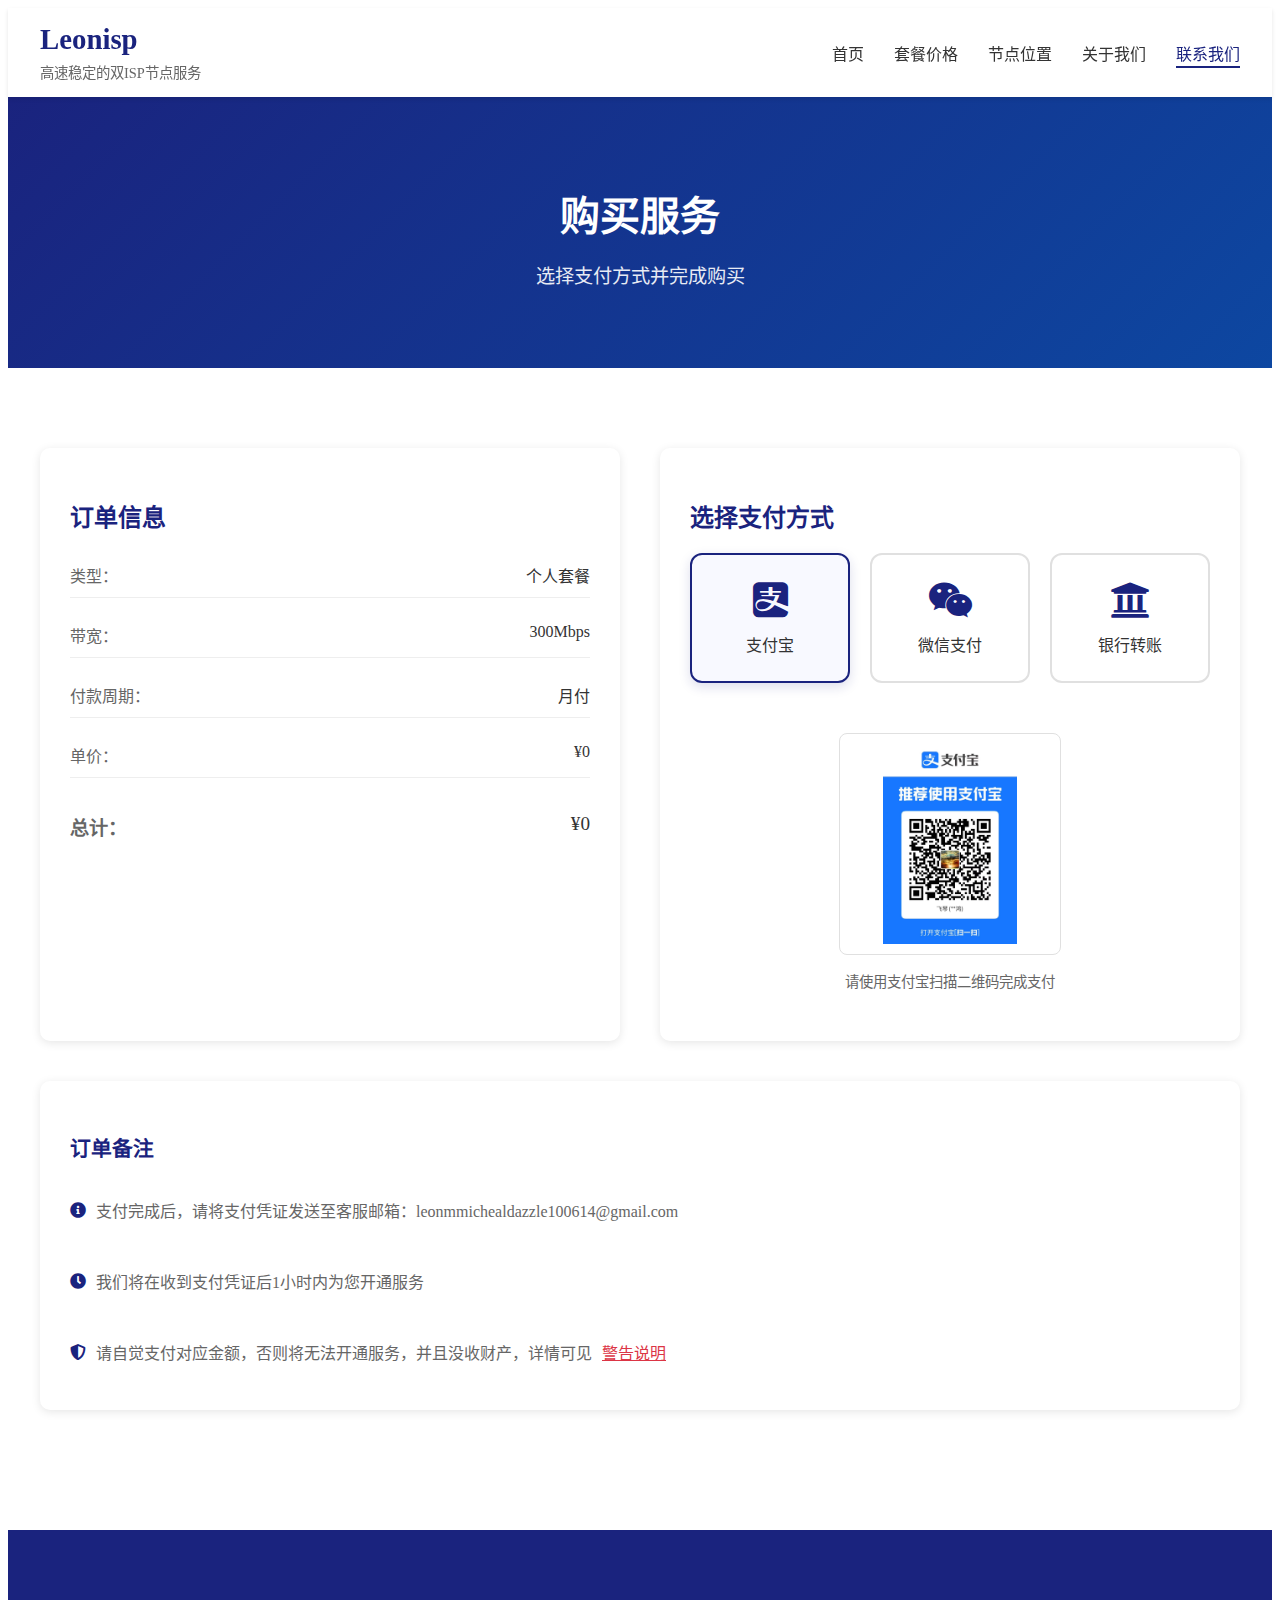
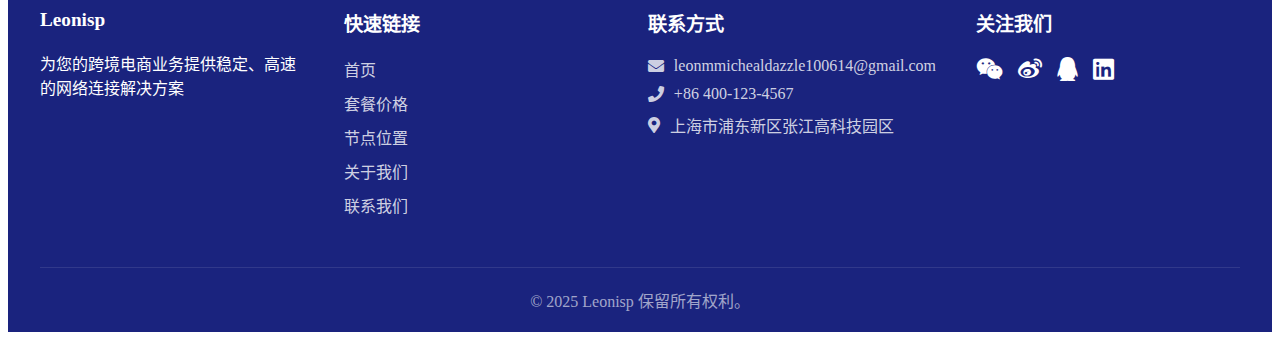
==== contact.html @ f9be0a4a "up new" ====
<!DOCTYPE html>
<html lang="zh-CN">
<head>
    <meta charset="UTF-8">
    <meta name="viewport" content="width=device-width, initial-scale=1.0">
    <title>购买服务 - Leonisp</title>
    <link rel="stylesheet" href="css/contact.css">
    <link rel="stylesheet" href="https://cdnjs.cloudflare.com/ajax/libs/font-awesome/5.15.4/css/all.min.css">
</head>
<body>
    <header>
        <div class="container">
            <div class="logo">
                <h1>Leonisp</h1>
                <p>高速稳定的双ISP节点服务</p>
            </div>
            <nav>
                <ul>
                    <li><a href="index.html">首页</a></li>
                    <li><a href="pricing.html">套餐价格</a></li>
                    <li><a href="locations.html">节点位置</a></li>
                    <li><a href="about.html">关于我们</a></li>
                    <li><a href="contact.html" class="active">联系我们</a></li>
                </ul>
            </nav>
        </div>
    </header>

    <section class="page-header">
        <div class="container">
            <h1>购买服务</h1>
            <p>选择支付方式并完成购买</p>
        </div>
    </section>

    <section class="purchase-section">
        <div class="container">
            <div class="purchase-grid">
                <!-- 订单信息 -->
                <div class="order-summary">
                    <h2>订单信息</h2>
                    <div class="order-details">
                        <div class="order-item">
                            <span class="label">类型：</span>
                            <span class="value" id="planType">个人套餐</span>
                        </div>
                        <div class="order-item">
                            <span class="label">带宽：</span>
                            <span class="value" id="bandwidth">300Mbps</span>
                        </div>
                        <div class="order-item">
                            <span class="label">付款周期：</span>
                            <span class="value" id="period">月付</span>
                        </div>
                        <div class="order-item">
                            <span class="label">单价：</span>
                            <span class="value" id="price">¥170</span>
                        </div>
                        <div class="order-item total">
                            <span class="label">总计：</span>
                            <span class="value" id="total">¥170</span>
                        </div>
                    </div>
                </div>

                <!-- 支付方式 -->
                <div class="payment-methods">
                    <h2>选择支付方式</h2>
                    <div class="payment-options">
                        <div class="payment-option">
                            <input type="radio" name="payment" id="alipay" value="alipay" checked>
                            <label for="alipay">
                                <i class="fab fa-alipay"></i>
                                <span>支付宝</span>
                            </label>
                        </div>
                        <div class="payment-option">
                            <input type="radio" name="payment" id="wechat" value="wechat">
                            <label for="wechat">
                                <i class="fab fa-weixin"></i>
                                <span>微信支付</span>
                            </label>
                        </div>
                        <div class="payment-option">
                            <input type="radio" name="payment" id="bank" value="bank">
                            <label for="bank">
                                <i class="fas fa-university"></i>
                                <span>银行转账</span>
                            </label>
                        </div>
                    </div>

                    <!-- 支付二维码区域 -->
                    <div class="payment-qr">
                        <div class="qr-container">
                            <img src="imagesalipayqr.jpg" alt="支付宝支付二维码" id="alipayQR" class="qr-image">
                            <img src="imageswechatqr.jpg" alt="微信支付二维码" id="wechatQR" class="qr-image hidden">
                        </div>
                        <p class="qr-tip" id="alipayTip">请使用支付宝扫描二维码完成支付</p>
                        <p class="qr-tip hidden" id="wechatTip">请使用微信扫描二维码完成支付</p>
                    </div>

                    <!-- 银行转账信息 -->
                    <div class="bank-info hidden">
                        <h3>银行转账信息</h3>
                        <div class="bank-details">
                            <p><strong>开户银行：</strong>中国工商银行</p>
                            <p><strong>账户名称：</strong>上海莱昂网络科技有限公司</p>
                            <p><strong>银行账号：</strong>暂不支持</p>
                            <p><strong>转账金额：</strong><span id="bankAmount">¥170</span></p>
                            <p><strong>转账备注：</strong>Leonisp服务费</p>
                        </div>
                    </div>
                </div>
            </div>

            <!-- 订单备注 -->
            <div class="order-notes">
                <h3>订单备注</h3>
                <div class="note-content">
                    <p><i class="fas fa-info-circle"></i> 支付完成后，请将支付凭证发送至客服邮箱：leonmmichealdazzle100614@gmail.com</p>
                    <p><i class="fas fa-clock"></i> 我们将在收到支付凭证后1小时内为您开通服务</p>
                    <p><i class="fas fa-shield-alt"></i> 请自觉支付对应金额，否则将无法开通服务，并且没收财产，详情可见<a href="moshocaochang.html" class="warning-link">警告说明</a></p>
                </div>
            </div>
        </div>
    </section>

    <footer>
        <div class="container">
            <div class="footer-grid">
                <div class="footer-col">
                    <h3>Leonisp</h3>
                    <p>为您的跨境电商业务提供稳定、高速的网络连接解决方案</p>
                </div>
                <div class="footer-col">
                    <h3>快速链接</h3>
                    <ul>
                        <li><a href="index.html">首页</a></li>
                        <li><a href="pricing.html">套餐价格</a></li>
                        <li><a href="locations.html">节点位置</a></li>
                        <li><a href="about.html">关于我们</a></li>
                        <li><a href="contact.html">联系我们</a></li>
                    </ul>
                </div>
                <div class="footer-col">
                    <h3>联系方式</h3>
                    <ul class="contact-info">
                        <li><i class="fas fa-envelope"></i> leonmmichealdazzle100614@gmail.com</li>
                        <li><i class="fas fa-phone"></i> +86 400-123-4567</li>
                        <li><i class="fas fa-map-marker-alt"></i> 上海市浦东新区张江高科技园区</li>
                    </ul>
                </div>
                <div class="footer-col">
                    <h3>关注我们</h3>
                    <div class="social-links">
                        <a href="#" aria-label="关注我们的微信" title="微信"><i class="fab fa-weixin"></i></a>
                        <a href="#" aria-label="关注我们的微博" title="微博"><i class="fab fa-weibo"></i></a>
                        <a href="#" aria-label="关注我们的QQ" title="QQ"><i class="fab fa-qq"></i></a>
                        <a href="#" aria-label="关注我们的领英" title="领英"><i class="fab fa-linkedin"></i></a>
                    </div>
                </div>
            </div>
            <div class="footer-bottom">
                <p>&copy; 2025 Leonisp 保留所有权利。</p>
            </div>
        </div>
    </footer>

    <script src="js/contact.js"></script>
</body>
</html>
---- css/contact.css ----
/* 页面头部样式 */
.page-header {
    background: linear-gradient(135deg, #1a237e, #0d47a1);
    color: white;
    padding: 60px 0;
    text-align: center;
    margin-bottom: 40px;
}

.page-header h1 {
    font-size: 2.5em;
    margin-bottom: 10px;
}

.page-header p {
    font-size: 1.2em;
    opacity: 0.9;
}

/* 购买区域样式 */
.purchase-section {
    padding: 40px 0;
}

.purchase-grid {
    display: grid;
    grid-template-columns: 1fr 1fr;
    gap: 40px;
    margin-bottom: 40px;
}

/* 订单信息样式 */
.order-summary {
    background: #fff;
    padding: 30px;
    border-radius: 10px;
    box-shadow: 0 2px 10px rgba(0,0,0,0.1);
}

.order-summary h2 {
    color: #1a237e;
    margin-bottom: 20px;
    font-size: 1.5em;
}

.order-details {
    display: flex;
    flex-direction: column;
    gap: 15px;
}

.order-item {
    display: flex;
    justify-content: space-between;
    padding: 10px 0;
    border-bottom: 1px solid #eee;
}

.order-item:last-child {
    border-bottom: none;
}

.order-item.total {
    font-size: 1.2em;
    font-weight: bold;
    color: #1a237e;
    margin-top: 10px;
}

.label {
    color: #666;
}

.value {
    color: #333;
    font-weight: 500;
}

/* 支付方式样式 */
.payment-methods {
    background: #fff;
    padding: 30px;
    border-radius: 10px;
    box-shadow: 0 2px 10px rgba(0,0,0,0.1);
}

.payment-methods h2 {
    color: #1a237e;
    margin-bottom: 20px;
    font-size: 1.5em;
}

.payment-options {
    display: grid;
    grid-template-columns: repeat(3, 1fr);
    gap: 20px;
    margin-bottom: 30px;
}

.payment-option {
    position: relative;
}

.payment-option input[type="radio"] {
    display: none;
}

.payment-option label {
    display: flex;
    flex-direction: column;
    align-items: center;
    padding: 25px;
    border: 2px solid #e0e0e0;
    border-radius: 12px;
    cursor: pointer;
    transition: all 0.3s ease;
    background: #fff;
}

.payment-option label:hover {
    transform: translateY(-2px);
    box-shadow: 0 4px 8px rgba(0,0,0,0.1);
}

.payment-option input[type="radio"]:checked + label {
    border-color: #1a237e;
    background: #f8f9ff;
    box-shadow: 0 4px 12px rgba(26,35,126,0.15);
}

.payment-option label i {
    font-size: 2.5em;
    margin-bottom: 12px;
    color: #1a237e;
}

.payment-option label span {
    font-size: 1em;
    color: #333;
    font-weight: 500;
}

/* 支付二维码样式 */
.payment-qr {
    text-align: center;
    padding: 20px;
}

.qr-container {
    width: 200px;
    height: 200px;
    margin: 0 auto 15px;
    padding: 10px;
    border: 1px solid #e0e0e0;
    border-radius: 8px;
    position: relative;
}

.qr-image {
    width: 100%;
    height: 100%;
    object-fit: contain;
    transition: opacity 0.3s ease;
}

.qr-tip {
    color: #666;
    font-size: 0.9em;
    margin: 0;
    transition: opacity 0.3s ease;
}

/* 银行转账信息样式 */
.bank-info {
    padding: 20px;
    background: #f5f5f5;
    border-radius: 8px;
}

.bank-info h3 {
    color: #1a237e;
    margin-bottom: 15px;
    font-size: 1.2em;
}

.bank-details {
    display: flex;
    flex-direction: column;
    gap: 10px;
}

.bank-details p {
    color: #333;
}

.bank-details strong {
    color: #1a237e;
}

/* 订单备注样式 */
.order-notes {
    background: #fff;
    padding: 30px;
    border-radius: 10px;
    box-shadow: 0 2px 10px rgba(0,0,0,0.1);
}

.order-notes h3 {
    color: #1a237e;
    margin-bottom: 20px;
    font-size: 1.3em;
}

.note-content {
    display: flex;
    flex-direction: column;
    gap: 15px;
}

.note-content p {
    display: flex;
    align-items: center;
    gap: 10px;
    color: #666;
}

.note-content i {
    color: #1a237e;
}

/* 隐藏类 */
.hidden {
    display: none;
}

/* 响应式设计 */
@media (max-width: 768px) {
    .purchase-grid {
        grid-template-columns: 1fr;
    }

    .payment-options {
        grid-template-columns: 1fr;
    }

    .page-header {
        padding: 40px 0;
    }

    .page-header h1 {
        font-size: 2em;
    }
}

/* 基础布局 */
.container {
    max-width: 1200px;
    margin: 0 auto;
    padding: 0 20px;
}

/* 导航栏样式 */
header {
    background: #fff;
    box-shadow: 0 2px 4px rgba(0,0,0,0.1);
    position: sticky;
    top: 0;
    z-index: 100;
}

header .container {
    display: flex;
    justify-content: space-between;
    align-items: center;
    padding: 15px 20px;
}

.logo {
    display: flex;
    flex-direction: column;
}

.logo h1 {
    font-size: 1.8em;
    color: #1a237e;
    margin: 0;
}

.logo p {
    font-size: 0.9em;
    color: #666;
    margin: 5px 0 0 0;
}

nav ul {
    display: flex;
    list-style: none;
    margin: 0;
    padding: 0;
    gap: 30px;
}

nav a {
    color: #333;
    text-decoration: none;
    font-weight: 500;
    transition: color 0.3s ease;
}

nav a:hover {
    color: #1a237e;
}

nav a.active {
    color: #1a237e;
    position: relative;
}

nav a.active::after {
    content: '';
    position: absolute;
    bottom: -5px;
    left: 0;
    width: 100%;
    height: 2px;
    background: #1a237e;
}

/* 页脚样式 */
footer {
    background: #1a237e;
    color: white;
    padding: 60px 0 20px;
    margin-top: 80px;
}

.footer-grid {
    display: grid;
    grid-template-columns: repeat(4, 1fr);
    gap: 40px;
    margin-bottom: 40px;
}

.footer-col h3 {
    color: white;
    margin-bottom: 20px;
    font-size: 1.2em;
}

.footer-col ul {
    list-style: none;
    padding: 0;
    margin: 0;
}

.footer-col ul li {
    margin-bottom: 10px;
}

.footer-col a {
    color: rgba(255,255,255,0.8);
    text-decoration: none;
    transition: color 0.3s ease;
}

.footer-col a:hover {
    color: white;
}

.contact-info li {
    display: flex;
    align-items: center;
    gap: 10px;
    color: rgba(255,255,255,0.8);
}

.social-links {
    display: flex;
    gap: 15px;
}

.social-links a {
    color: white;
    font-size: 1.5em;
    transition: transform 0.3s ease;
}

.social-links a:hover {
    transform: translateY(-3px);
}

.footer-bottom {
    text-align: center;
    padding-top: 20px;
    border-top: 1px solid rgba(255,255,255,0.1);
}

.footer-bottom p {
    color: rgba(255,255,255,0.6);
    margin: 0;
}

/* 响应式设计补充 */
@media (max-width: 768px) {
    header .container {
        flex-direction: column;
        text-align: center;
    }

    nav ul {
        flex-direction: column;
        align-items: center;
        gap: 15px;
        margin-top: 15px;
    }

    .footer-grid {
        grid-template-columns: 1fr 1fr;
    }
}

@media (max-width: 480px) {
    .footer-grid {
        grid-template-columns: 1fr;
    }

    .payment-options {
        grid-template-columns: 1fr;
    }
}

/* 警告链接样式 */
.warning-link {
    color: #dc3545;
    text-decoration: underline;
}

.warning-link:hover {
    color: #c82333;
    text-decoration: none;
}
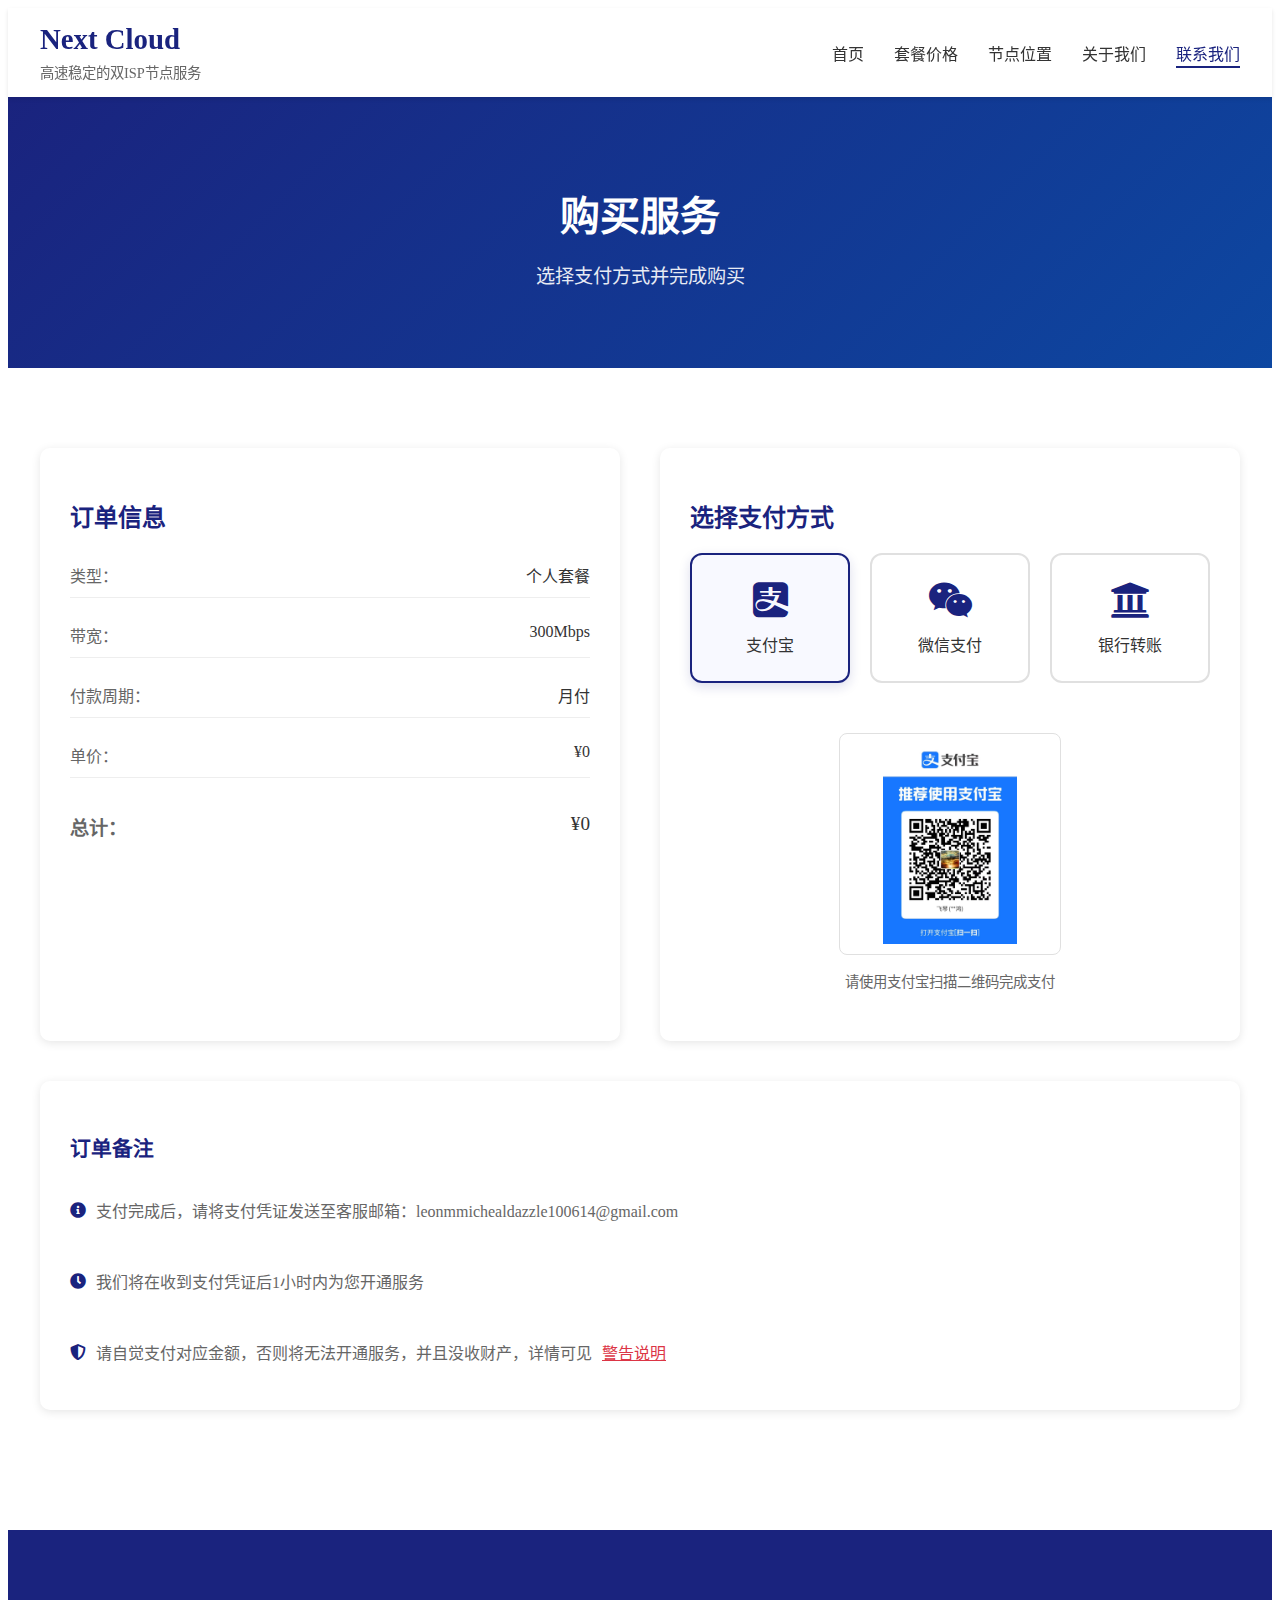
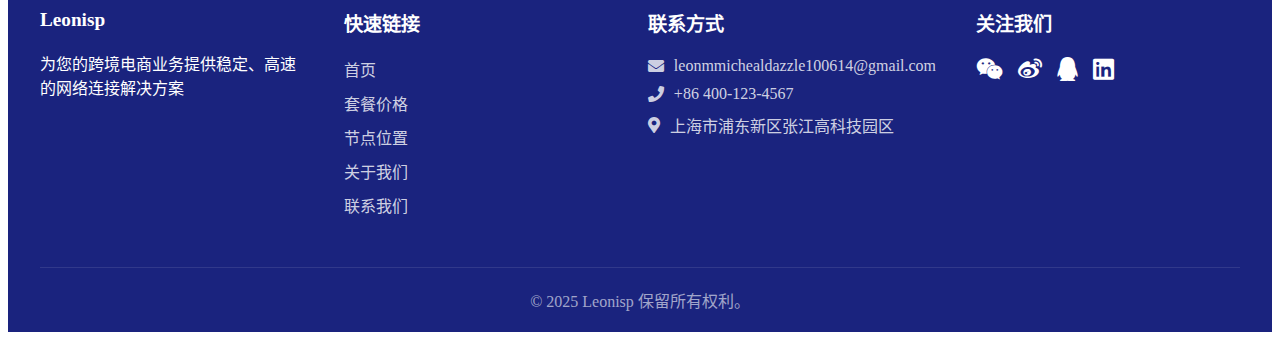
==== commit e3d7664b: "Update contact.html" ====
--- a/contact.html
+++ b/contact.html
@@ -3,7 +3,7 @@
 <head>
     <meta charset="UTF-8">
     <meta name="viewport" content="width=device-width, initial-scale=1.0">
-    <title>购买服务 - Leonisp</title>
+    <title>购买服务 - Next Cloud</title>
     <link rel="stylesheet" href="css/contact.css">
     <link rel="stylesheet" href="https://cdnjs.cloudflare.com/ajax/libs/font-awesome/5.15.4/css/all.min.css">
 </head>
@@ -11,7 +11,7 @@
     <header>
         <div class="container">
             <div class="logo">
-                <h1>Leonisp</h1>
+                <h1>Next Cloud</h1>
                 <p>高速稳定的双ISP节点服务</p>
             </div>
             <nav>
@@ -169,4 +169,4 @@
 
     <script src="js/contact.js"></script>
 </body>
-</html> +</html> 
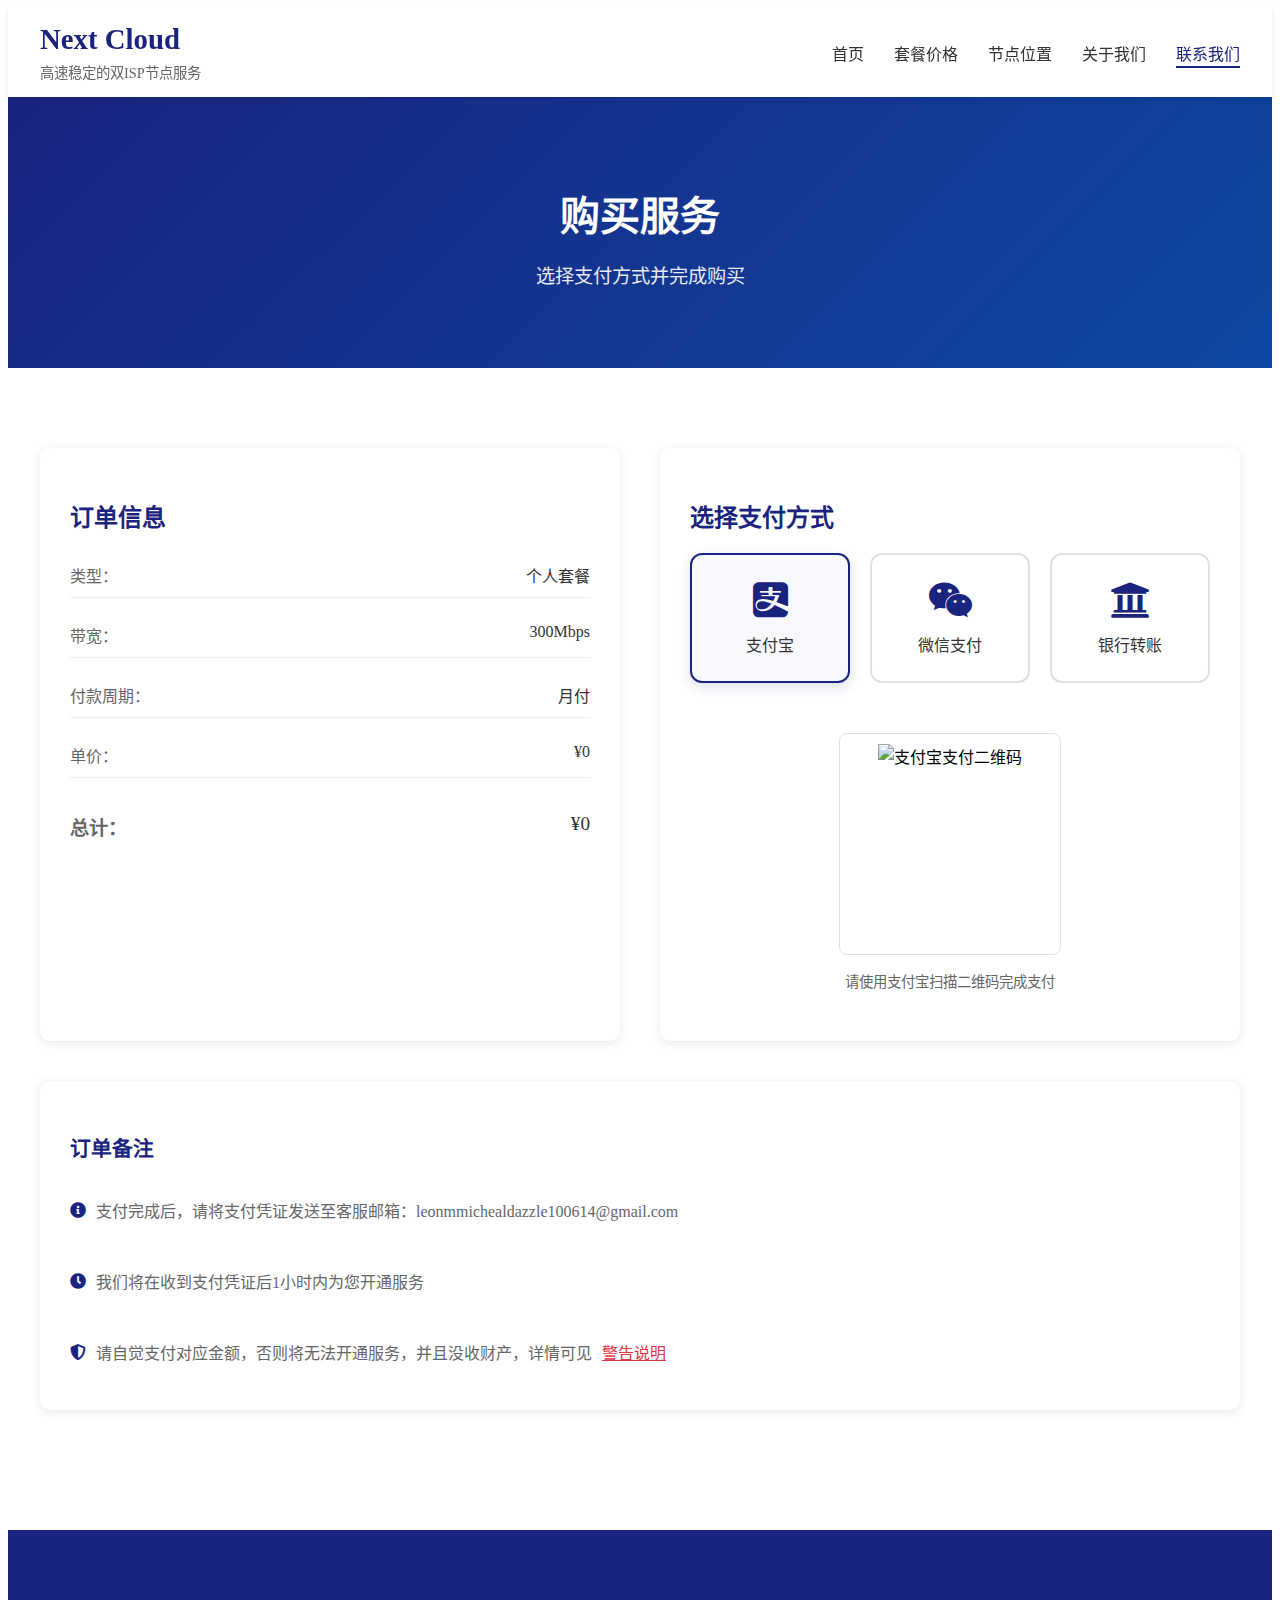
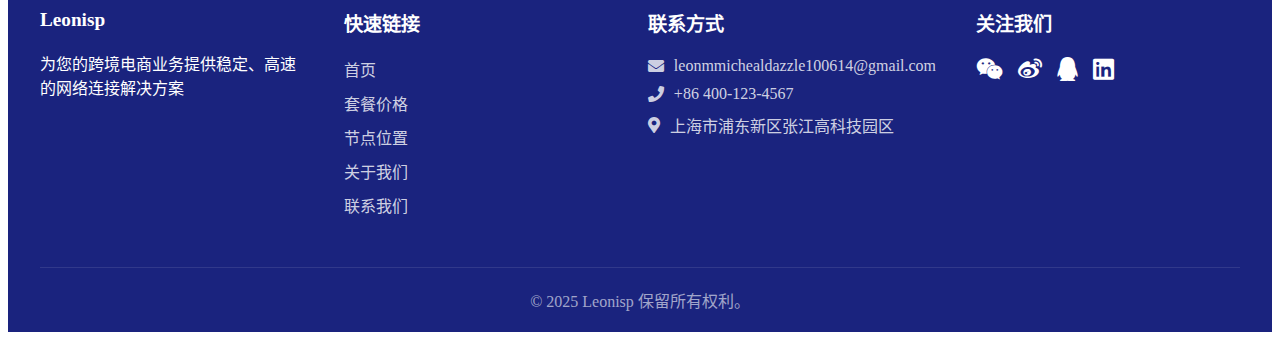
==== commit 01689690: "Update contact.html" ====
--- a/contact.html
+++ b/contact.html
@@ -93,8 +93,8 @@
                     <!-- 支付二维码区域 -->
                     <div class="payment-qr">
                         <div class="qr-container">
-                            <img src="imagesalipayqr.jpg" alt="支付宝支付二维码" id="alipayQR" class="qr-image">
-                            <img src="imageswechatqr.jpg" alt="微信支付二维码" id="wechatQR" class="qr-image hidden">
+                            <img src="alipayqr.jpg" alt="支付宝支付二维码" id="alipayQR" class="qr-image">
+                            <img src="wechatqr.jpg" alt="微信支付二维码" id="wechatQR" class="qr-image hidden">
                         </div>
                         <p class="qr-tip" id="alipayTip">请使用支付宝扫描二维码完成支付</p>
                         <p class="qr-tip hidden" id="wechatTip">请使用微信扫描二维码完成支付</p>
